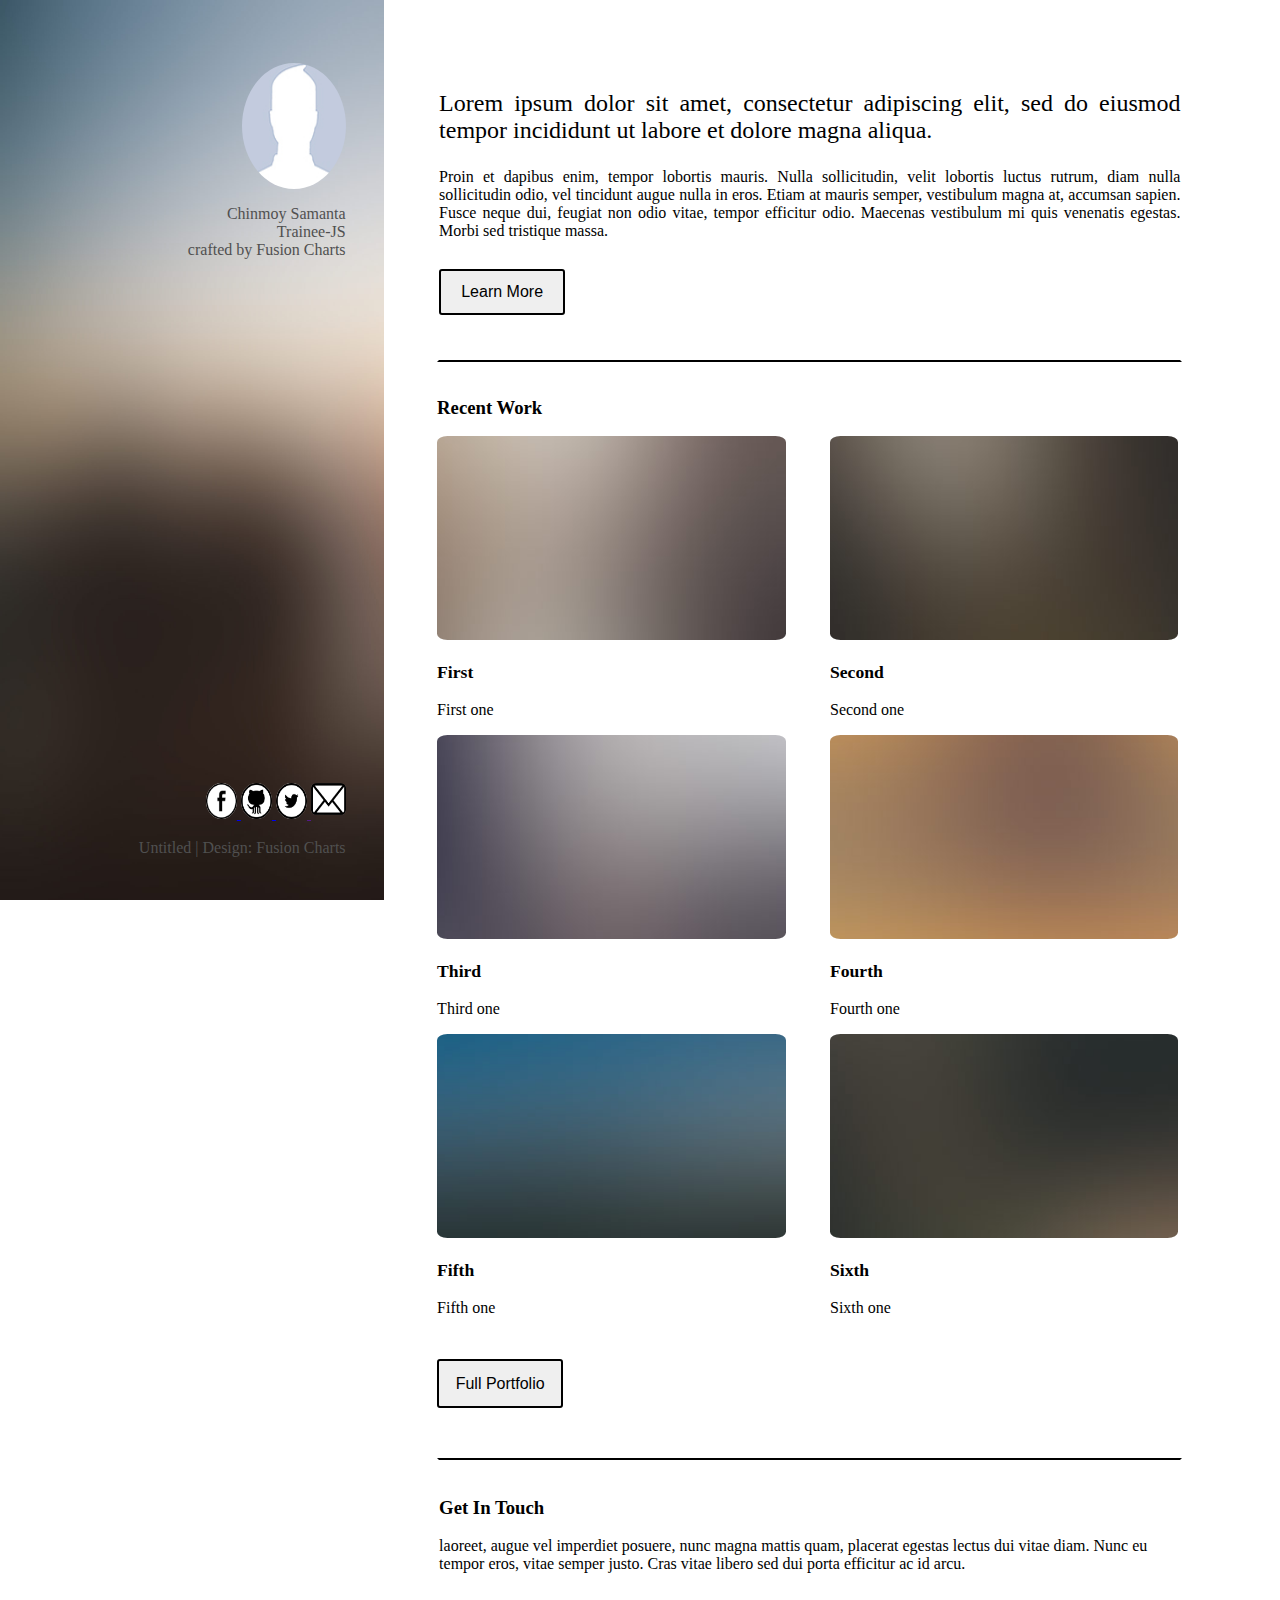
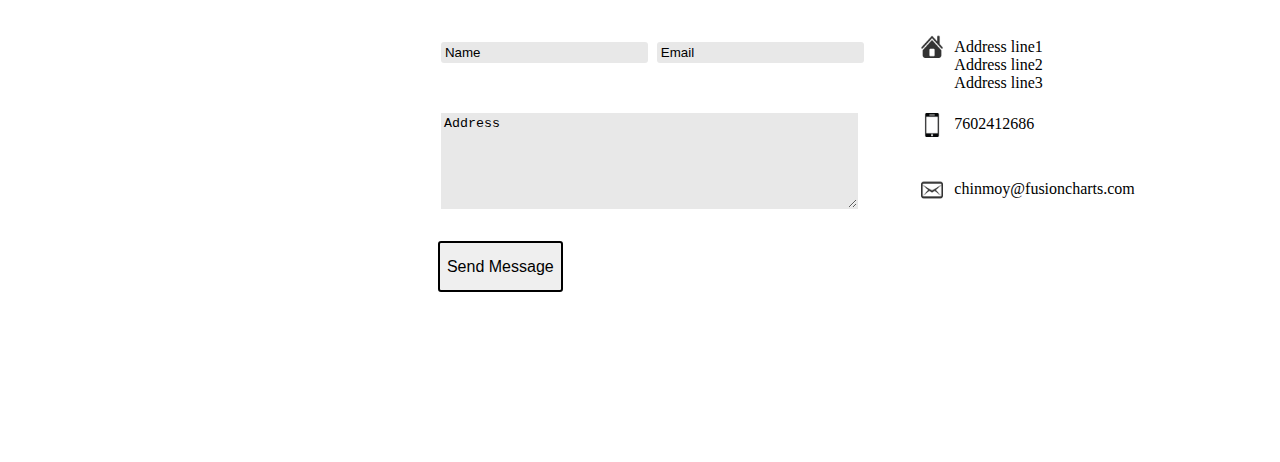
==== index.html @ 999df893 "i" ====
<!DOCTYPE html>
<html>
<head>
  <link rel="stylesheet" type="text/css" href="assets\css\style.css">
</head>
<body>
 <div id="profile" class="profile">
 	<img src="images\bg.jpg">
 	<div class="profile-des">
 		<img src="images\avatar.jpg" class="profile-pic" align="right">
 		<div class="name">
 			<p id="" align="right" class="profile-des-color">Chinmoy Samanta<br>Trainee-JS<br>crafted by Fusion Charts</p>
 		</div>
 	</div>
 	<div class="links" align="right">
 		<a href="https://www.facebook.com">
			<img  alt="facebook" src="images\icons\f6.png" class="fb" id="fbid">
		</a>
		<a href="https://github.com">
			<img  alt="github" src="images\icons\g6.png" class="git">
		</a>
		<a href="">
			<img alt="twitter" src="images\icons\t6.png" class="twit" valign="top">
		</a>
		<a href="">
			<img alt="email" src="images\icons\msg1.png" class="mail" valign="top">
		</a>
		<p class="profile-des-color">Untitled | Design: Fusion Charts</p>
 	</div>
 </div>

 <div id="main" class="right-container">
 		<div id="" class="right-container1">
 		<span class="pr1">
 			<p class="text">Lorem ipsum dolor sit amet, consectetur adipiscing elit, sed do eiusmod tempor incididunt ut labore et dolore magna aliqua.</p>
 			<p id="">Proin et dapibus enim, tempor lobortis mauris. Nulla sollicitudin, velit lobortis luctus rutrum, diam nulla sollicitudin odio, vel tincidunt augue nulla in eros. Etiam at mauris semper, vestibulum magna at, accumsan sapien. Fusce neque dui, feugiat non odio vitae, tempor efficitur odio. Maecenas vestibulum mi quis venenatis egestas. Morbi sed tristique massa.</p>
 		</span>
 		<button type="submit" onclick="" id="lern" class="l-button"><center>Learn More</center></button>
 		</div>
 	<div id="" class="right-container2">
 		<h3><span class="heading">Recent Work</span></h3>
 		<span class="th1">
 			<img src="images\thumbs\01.jpg" alt="thumb" class="thumb" />
 			<p class="p1">First</p>
 			<p class="p11">First one</p>
 		</span>
 		<span class="thp1">
 			
 		</span>
 		<span class="th2">
 			<img src="images\thumbs\02.jpg" alt="thumb" class="thumb" />
 			<p class="p2">Second</p>
 			<p id="p21">Second one</p>
 		</span>
 		<span class="th3">
 			<img src="images\thumbs\03.jpg" alt="thumb" class="thumb" />
 			<p class="p3">Third</p>
 			<p class="p31">Third one</p>
 		</span>
 		<span class="th4">
 			<img src="images\thumbs\04.jpg" alt="thumb" class="thumb" />
 			<p class="p4">Fourth</p>
 			<p class="p41">Fourth one</p>
 		</span>
 		<span class="th5">
 			<img src="images\thumbs\05.jpg" alt="thumb" class="thumb" />
 			<p class="p5">Fifth</p>
 			<p class="p51">Fifth one</p>
 		</span>
 		<span class="th6">
 			<img src="images\thumbs\06.jpg" alt="thumb" class="thumb" />
 			<p class="p6">Sixth</p>
 			<p class="p61">Sixth one</p>
 		</span>
 		<button type="submit" onclick="" id="full" class="pr-button"><center>Full Portfolio</center></button>
 		</div>	
 	<div id="" class="right-container3">
 		<span class="heading">
 			<h3>Get In Touch</h3>
 			<p id="" class="">laoreet, augue vel imperdiet posuere, nunc magna mattis quam, placerat egestas lectus dui vitae diam. Nunc eu tempor eros, vitae semper justo. Cras vitae libero sed dui porta efficitur ac id arcu.</p>
 		</span>
 		<div class="form-container">
 			<form>
 			<table cellspacing="50" cellpadding="0">
 				<tr>
                  <td><input type="text" name="name" id="name" class="fsize1" value="Name"></td>
                  <td><input type="text" name="email" id="email" class="fsize2" value="Email"></td>
                </tr>
                <tr>
                 <td><textarea name="address" rows="6" cols="20"  class="area" text="Address">Address</textarea>
                </tr>
 			</table>
 			<button type="submit" id="message" class="msg-button"><center>Send Message</center></button>
 		</form>
 		</div>
 		<div class="author">
 			<img src="images\icons\home.ico" alt="thumb" class="home" valign="top">
 			<div class="a1"><p id="">Address line1<br>Address line2<br>Address line3</p></div>
 			<img src="images\icons\mob.png" alt="thumb" class="mob">
 			<div class="a2"><p id="">7602412686</p></div>
 			<img src="images\icons\msg.png" alt="thumb" class="msg" valign="top">
 			<div class="a3"><p id="">chinmoy@fusioncharts.com</p></div>
 		</div>
 	</div>
 	

 </div>

</body>
</html>
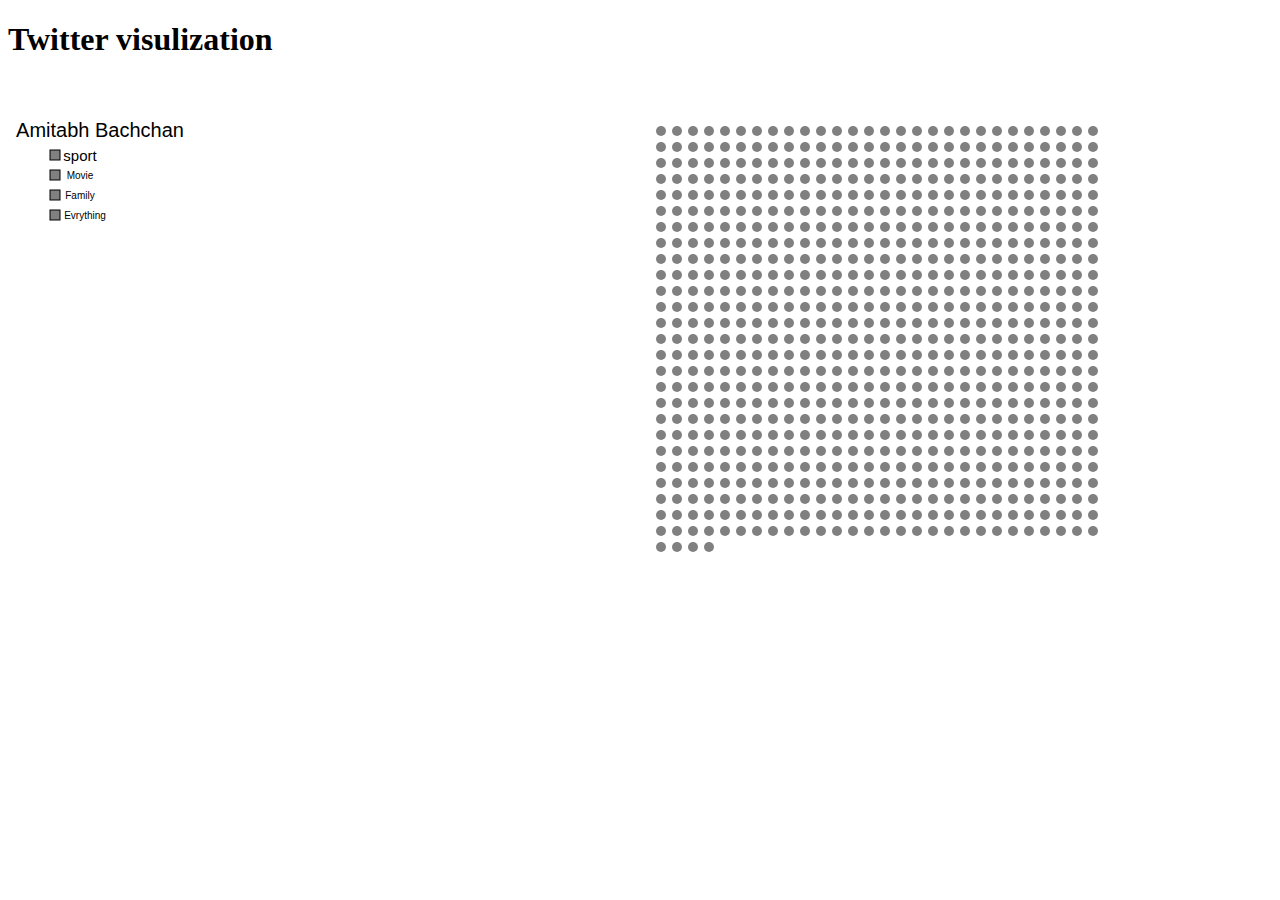
==== commit 0ba0d7f0: "sss" ====
--- a/index.html
+++ b/index.html
@@ -1,110 +1,155 @@
 <!DOCTYPE html>
 <html>
 <head>
-  <link rel="stylesheet" type="text/css" href="assets\css\style.css">
-</head>
+	<title></title>
+	<script type="text/javascript" src="amitabh-data.js" ></script>
+<script type="text/javascript" src="raphael.js"></script>
 <body>
- <div id="profile" class="profile">
- 	<img src="images\bg.jpg">
- 	<div class="profile-des">
- 		<img src="images\avatar.jpg" class="profile-pic" align="right">
- 		<div class="name">
- 			<p id="" align="right" class="profile-des-color">Chinmoy Samanta<br>Trainee-JS<br>crafted by Fusion Charts</p>
- 		</div>
- 	</div>
- 	<div class="links" align="right">
- 		<a href="https://www.facebook.com">
-			<img  alt="facebook" src="images\icons\f6.png" class="fb" id="fbid">
-		</a>
-		<a href="https://github.com">
-			<img  alt="github" src="images\icons\g6.png" class="git">
-		</a>
-		<a href="">
-			<img alt="twitter" src="images\icons\t6.png" class="twit" valign="top">
-		</a>
-		<a href="">
-			<img alt="email" src="images\icons\msg1.png" class="mail" valign="top">
-		</a>
-		<p class="profile-des-color">Untitled | Design: Fusion Charts</p>
- 	</div>
- </div>
+<h1>Twitter visulization</h1>
+<script>
+window.onload = function() {
+    fun();
+}
 
- <div id="main" class="right-container">
- 		<div id="" class="right-container1">
- 		<span class="pr1">
- 			<p class="text">Lorem ipsum dolor sit amet, consectetur adipiscing elit, sed do eiusmod tempor incididunt ut labore et dolore magna aliqua.</p>
- 			<p id="">Proin et dapibus enim, tempor lobortis mauris. Nulla sollicitudin, velit lobortis luctus rutrum, diam nulla sollicitudin odio, vel tincidunt augue nulla in eros. Etiam at mauris semper, vestibulum magna at, accumsan sapien. Fusce neque dui, feugiat non odio vitae, tempor efficitur odio. Maecenas vestibulum mi quis venenatis egestas. Morbi sed tristique massa.</p>
- 		</span>
- 		<button type="submit" onclick="" id="lern" class="l-button"><center>Learn More</center></button>
- 		</div>
- 	<div id="" class="right-container2">
- 		<h3><span class="heading">Recent Work</span></h3>
- 		<span class="th1">
- 			<img src="images\thumbs\01.jpg" alt="thumb" class="thumb" />
- 			<p class="p1">First</p>
- 			<p class="p11">First one</p>
- 		</span>
- 		<span class="thp1">
- 			
- 		</span>
- 		<span class="th2">
- 			<img src="images\thumbs\02.jpg" alt="thumb" class="thumb" />
- 			<p class="p2">Second</p>
- 			<p id="p21">Second one</p>
- 		</span>
- 		<span class="th3">
- 			<img src="images\thumbs\03.jpg" alt="thumb" class="thumb" />
- 			<p class="p3">Third</p>
- 			<p class="p31">Third one</p>
- 		</span>
- 		<span class="th4">
- 			<img src="images\thumbs\04.jpg" alt="thumb" class="thumb" />
- 			<p class="p4">Fourth</p>
- 			<p class="p41">Fourth one</p>
- 		</span>
- 		<span class="th5">
- 			<img src="images\thumbs\05.jpg" alt="thumb" class="thumb" />
- 			<p class="p5">Fifth</p>
- 			<p class="p51">Fifth one</p>
- 		</span>
- 		<span class="th6">
- 			<img src="images\thumbs\06.jpg" alt="thumb" class="thumb" />
- 			<p class="p6">Sixth</p>
- 			<p class="p61">Sixth one</p>
- 		</span>
- 		<button type="submit" onclick="" id="full" class="pr-button"><center>Full Portfolio</center></button>
- 		</div>	
- 	<div id="" class="right-container3">
- 		<span class="heading">
- 			<h3>Get In Touch</h3>
- 			<p id="" class="">laoreet, augue vel imperdiet posuere, nunc magna mattis quam, placerat egestas lectus dui vitae diam. Nunc eu tempor eros, vitae semper justo. Cras vitae libero sed dui porta efficitur ac id arcu.</p>
- 		</span>
- 		<div class="form-container">
- 			<form>
- 			<table cellspacing="50" cellpadding="0">
- 				<tr>
-                  <td><input type="text" name="name" id="name" class="fsize1" value="Name"></td>
-                  <td><input type="text" name="email" id="email" class="fsize2" value="Email"></td>
-                </tr>
-                <tr>
-                 <td><textarea name="address" rows="6" cols="20"  class="area" text="Address">Address</textarea>
-                </tr>
- 			</table>
- 			<button type="submit" id="message" class="msg-button"><center>Send Message</center></button>
- 		</form>
- 		</div>
- 		<div class="author">
- 			<img src="images\icons\home.ico" alt="thumb" class="home" valign="top">
- 			<div class="a1"><p id="">Address line1<br>Address line2<br>Address line3</p></div>
- 			<img src="images\icons\mob.png" alt="thumb" class="mob">
- 			<div class="a2"><p id="">7602412686</p></div>
- 			<img src="images\icons\msg.png" alt="thumb" class="msg" valign="top">
- 			<div class="a3"><p id="">chinmoy@fusioncharts.com</p></div>
- 		</div>
- 	</div>
- 	
+function fun() {
+    var color = "black",
+        moviecheck = 0,
+        familycheck = 0,
+        sc = 3,
+        fc = 3,
+        mc = 3,
+        sport, family, movie,
+        sportcheck = 0;
+    var R = Raphael(0, 100, 1300, 600);
+    console.log(amitav.length);
+    var row = Math.sqrt(amitav.length);
+    sport = R.rect(50, 50, 10, 10).click(function() {
+        if (sc % 2 == 0) {
+            this.attr({
+                fill: "grey"
+            });
+            sportcheck = 0;
+            circle(row, row);
+        } else {
+            this.attr({
+                fill: "#66FF66"
+            });
+            sportcheck = 1;
+            circle(row, row);
+        }
+        sc++;
+    }).attr({
+        fill: 'grey'
+    });
+    R.text(80, 55, "sport").attr({
+        "font-size": 15
+    });
+    family = R.rect(50, 70, 10, 10).attr({
+        fill: 'grey'
+    }).click(function() {
+        if (mc % 2 == 0) {
+            this.attr({
+                fill: "grey"
+            });
+            moviecheck = 0;
+            circle(row, row);
+        } else {
+            this.attr({
+                fill: "red"
+            });
+            moviecheck = 1;
+            circle(row, row);
+        }
+        mc++;
+    });
+    R.text(80, 75, "Movie").attr({
+        "font": 10
+    });
+    movie = R.rect(50, 90, 10, 10).attr({
+        fill: 'grey'
+    }).click(function() {
+        if (fc % 2 == 0) {
+            this.attr({
+                fill: "grey"
+            });
+            familycheck = 0;
+            circle(row, row);
+        } else {
+            this.attr({
+                fill: "yellow"
+            });
+            familycheck = 1;
+            circle(row, row);
+        }
+        fc++;
+    });
+    R.text(80, 95, "Family").attr({
+        "font": 10
+    });
+    R.rect(50, 110, 10, 10).attr({
+        fill: 'grey'
+    }).click(function() {
+        moviecheck = 0;
+        familycheck = 0;
+        sportcheck = 0;
+        sport.attr({
+            fill: 'grey'
+        });
+        movie.attr({
+            fill: 'grey'
+        });
+        family.attr({
+            fill: 'grey'
+        });
+        circle(row, row);
+    });
+    R.text(85, 115, "Evrything").attr({
+        "font": 10
+    });
+    R.text(100, 30, amitav[0].user.name).attr({
+        "font-size": 20
+    });
+    circle(row, row);
 
- </div>
+    function circle(cols, rows) {
+        var count = 0,
+            str, sportcat = 0;
+        var radius = 5;
+        var diameter = 2 * radius;
+        var padding = 6;
+        var recWidth = cols * (padding + diameter);
+        var recHeight = rows * (padding + diameter);
+        loop1: for (var j = 0; j < rows; j++) {
 
+            cy = 20 + padding + radius + (j * (diameter + padding))
+            for (var k = 0; k < cols; k++) {
+                count++;
+                if (count === amitav.length) {
+                    break loop1;
+                }
+                if ((sportcheck == 1) && (amitav[count].text.match(/(sport|cricket|football|kbc)/i))) {
+
+                    color = '#66FF66';
+                } else if ((moviecheck == 1) && (amitav[count].text.match(/(cinema|movie|film)/i))) {
+                    color = 'red';
+                } else if ((familycheck == 1) && (amitav[count].text.match(/(family|husband|wife|children|sister)/))) {
+                    color = 'yellow';
+                } else {
+
+                    color = "grey";
+                }
+                var cx = 600 + 50 + padding + radius + (k * (diameter + padding));
+                var c = R.circle(cx, cy, radius).attr({
+                    fill: color,
+                    stroke: 'none',
+                    title: amitav[count].text
+                });
+
+            }
+        }
+    }
+
+}
+</script>
 </body>
 </html>
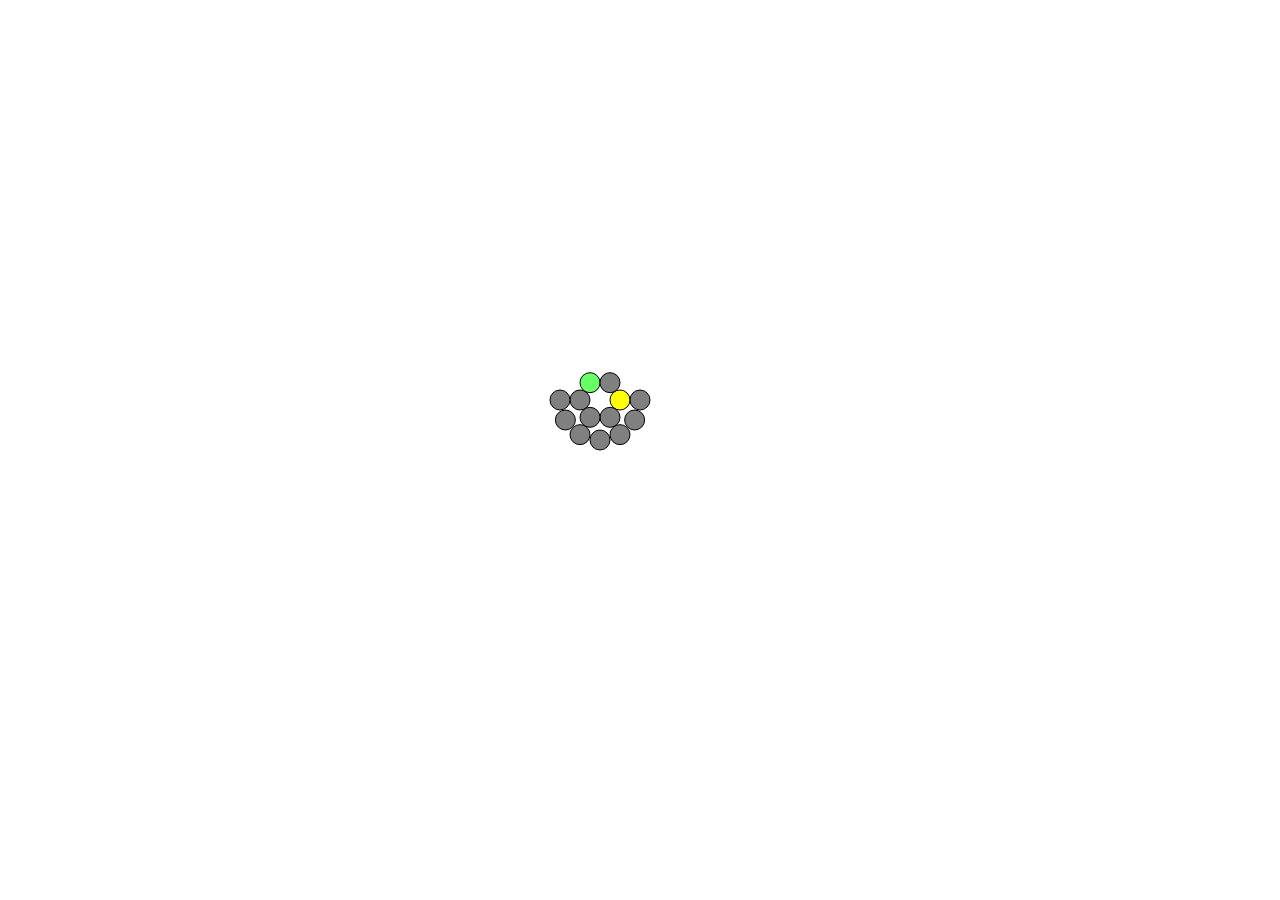
==== commit c0811421: "new" ====
--- a/index.html
+++ b/index.html
@@ -1,155 +1,78 @@
-<!DOCTYPE html>
-<html>
-<head>
-	<title></title>
-	<script type="text/javascript" src="amitabh-data.js" ></script>
-<script type="text/javascript" src="raphael.js"></script>
-<body>
-<h1>Twitter visulization</h1>
-<script>
-window.onload = function() {
-    fun();
-}
-
-function fun() {
-    var color = "black",
-        moviecheck = 0,
-        familycheck = 0,
-        sc = 3,
-        fc = 3,
-        mc = 3,
-        sport, family, movie,
-        sportcheck = 0;
-    var R = Raphael(0, 100, 1300, 600);
-    console.log(amitav.length);
-    var row = Math.sqrt(amitav.length);
-    sport = R.rect(50, 50, 10, 10).click(function() {
-        if (sc % 2 == 0) {
-            this.attr({
-                fill: "grey"
-            });
-            sportcheck = 0;
-            circle(row, row);
-        } else {
-            this.attr({
-                fill: "#66FF66"
-            });
-            sportcheck = 1;
-            circle(row, row);
-        }
-        sc++;
-    }).attr({
-        fill: 'grey'
-    });
-    R.text(80, 55, "sport").attr({
-        "font-size": 15
-    });
-    family = R.rect(50, 70, 10, 10).attr({
-        fill: 'grey'
-    }).click(function() {
-        if (mc % 2 == 0) {
-            this.attr({
-                fill: "grey"
-            });
-            moviecheck = 0;
-            circle(row, row);
-        } else {
-            this.attr({
-                fill: "red"
-            });
-            moviecheck = 1;
-            circle(row, row);
-        }
-        mc++;
-    });
-    R.text(80, 75, "Movie").attr({
-        "font": 10
-    });
-    movie = R.rect(50, 90, 10, 10).attr({
-        fill: 'grey'
-    }).click(function() {
-        if (fc % 2 == 0) {
-            this.attr({
-                fill: "grey"
-            });
-            familycheck = 0;
-            circle(row, row);
-        } else {
-            this.attr({
-                fill: "yellow"
-            });
-            familycheck = 1;
-            circle(row, row);
-        }
-        fc++;
-    });
-    R.text(80, 95, "Family").attr({
-        "font": 10
-    });
-    R.rect(50, 110, 10, 10).attr({
-        fill: 'grey'
-    }).click(function() {
-        moviecheck = 0;
-        familycheck = 0;
-        sportcheck = 0;
-        sport.attr({
-            fill: 'grey'
-        });
-        movie.attr({
-            fill: 'grey'
-        });
-        family.attr({
-            fill: 'grey'
-        });
-        circle(row, row);
-    });
-    R.text(85, 115, "Evrything").attr({
-        "font": 10
-    });
-    R.text(100, 30, amitav[0].user.name).attr({
-        "font-size": 20
-    });
-    circle(row, row);
-
-    function circle(cols, rows) {
-        var count = 0,
-            str, sportcat = 0;
-        var radius = 5;
-        var diameter = 2 * radius;
-        var padding = 6;
-        var recWidth = cols * (padding + diameter);
-        var recHeight = rows * (padding + diameter);
-        loop1: for (var j = 0; j < rows; j++) {
-
-            cy = 20 + padding + radius + (j * (diameter + padding))
-            for (var k = 0; k < cols; k++) {
-                count++;
-                if (count === amitav.length) {
-                    break loop1;
-                }
-                if ((sportcheck == 1) && (amitav[count].text.match(/(sport|cricket|football|kbc)/i))) {
-
-                    color = '#66FF66';
-                } else if ((moviecheck == 1) && (amitav[count].text.match(/(cinema|movie|film)/i))) {
-                    color = 'red';
-                } else if ((familycheck == 1) && (amitav[count].text.match(/(family|husband|wife|children|sister)/))) {
-                    color = 'yellow';
-                } else {
-
-                    color = "grey";
-                }
-                var cx = 600 + 50 + padding + radius + (k * (diameter + padding));
-                var c = R.circle(cx, cy, radius).attr({
-                    fill: color,
-                    stroke: 'none',
-                    title: amitav[count].text
-                });
-
-            }
-        }
-    }
-
-}
-</script>
-</body>
-</html>
+<html>
+
+<head>
+    <title></title>
+    <script type="text/javascript" src="amitabh-data.js"></script>
+    <script type="text/javascript" src="raphael.js"></script>
+
+    <body>
+        <script>
+            window.onload = function() {
+                var paper = Raphael(0, 0, 1300, 800),
+                    angle = 0,
+                    cx = 600,
+                    cy = 400,
+                    r = 0,
+                    c = 0,
+                    radius = 10,
+                    d = 0,
+                    count = 0,
+                    color = "grey";
+                var s = paper.set(),
+                    arr = {
+                        x: [],
+                        y: []
+                    };
+                for (var i = 0; i < amitav.length; i++) {
+                    if (i % 6 === 0) {
+                        c = c + 6;
+                        r = r + 20;
+                        d++;
+                        i = i - 1;
+                    }
+                    for (var j = 0; j < c; j++) {
+                        if (count != amitav.length) {
+                            if (amitav[count].text.match(/(sport|cricket|football|kbc)/i)) {
+
+                                color = '#66FF66';
+                            } else if (amitav[count].text.match(/(cinema|movie|film)/i)) {
+                                color = 'red';
+                            } else if (amitav[count].text.match(/(family|husband|wife|children|sister)/)) {
+                                color = 'yellow';
+                            } else {
+
+                                color = "grey";
+                            }
+                            x = cx + r * Math.cos(angle * (Math.PI / 180));
+                            y = cy + r * Math.sin(angle * (Math.PI / 180));
+                            var circle = paper.circle((200 + Math.random() * 1000), (200 + Math.random() * 500), 10).attr({
+                                fill: color,
+                                title: amitav[count].text
+                            }).hide();
+                            s.push(circle);
+                            arr.x.push(x);
+                            arr.y.push(y);
+                            angle = angle + (360 / (d * 6));
+                            i++;
+                            count++;
+                        }
+
+                    }
+                }
+
+                function anim(count) {
+                    if (count >= s.length) {
+                        return
+                    }
+                    s[count].show();
+                    s[count].animate({
+                        cx: arr.x[count],
+                        cy: arr.y[count]
+                    }, 50, 'linear', anim.bind(window, count + 1));
+                };
+                anim(0);
+            }
+        </script>
+    </body>
+
+</html>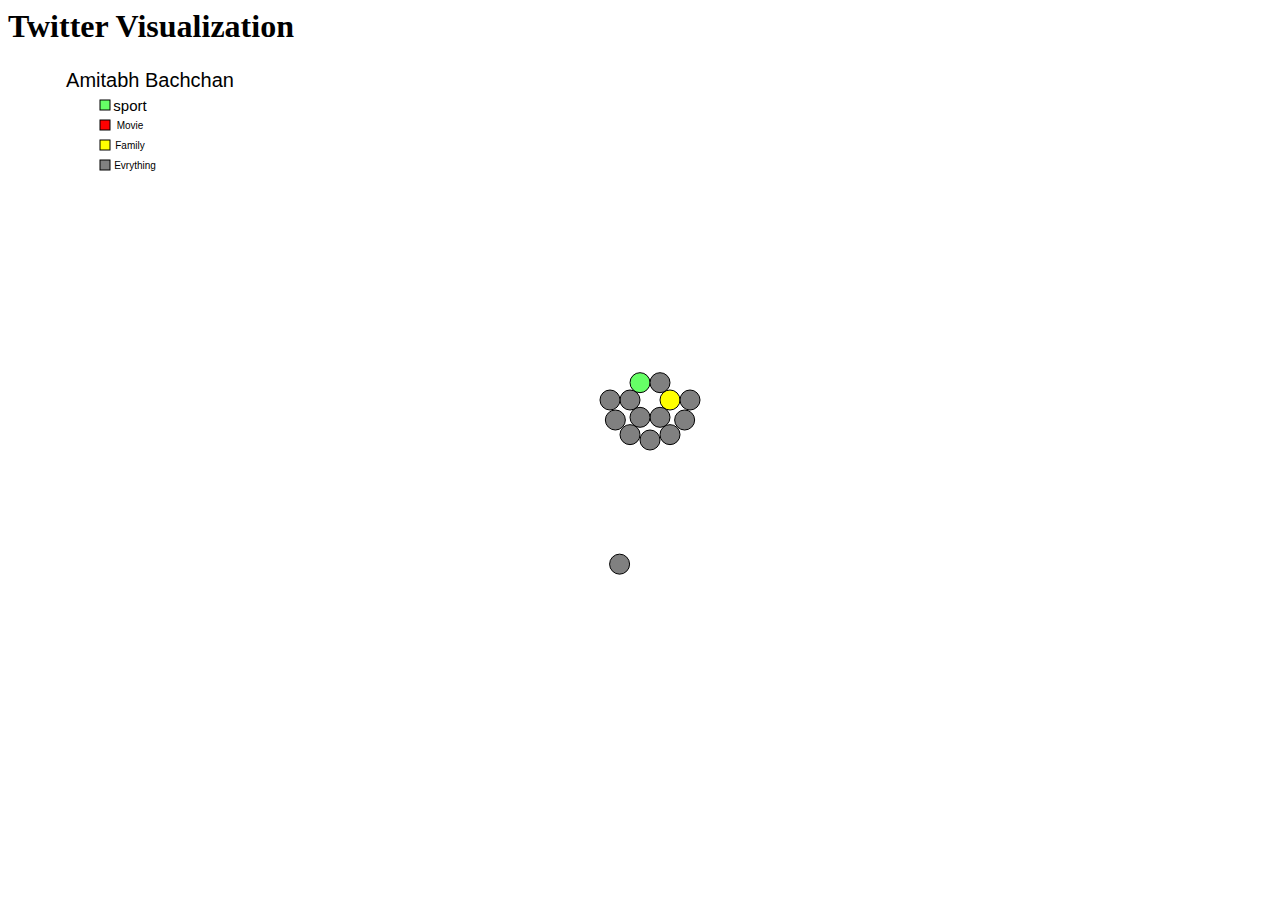
==== commit b62fbcc2: "new" ====
--- a/index.html
+++ b/index.html
@@ -2,77 +2,11 @@
 
 <head>
     <title></title>
-    <script type="text/javascript" src="amitabh-data.js"></script>
-    <script type="text/javascript" src="raphael.js"></script>
-
+    <script type="text/javascript" src="js/amitabh-data.js"></script>
+    <script type="text/javascript" src="js/raphael.js"></script>
+     <script type="text/javascript" src="js/src.js"></script>
     <body>
-        <script>
-            window.onload = function() {
-                var paper = Raphael(0, 0, 1300, 800),
-                    angle = 0,
-                    cx = 600,
-                    cy = 400,
-                    r = 0,
-                    c = 0,
-                    radius = 10,
-                    d = 0,
-                    count = 0,
-                    color = "grey";
-                var s = paper.set(),
-                    arr = {
-                        x: [],
-                        y: []
-                    };
-                for (var i = 0; i < amitav.length; i++) {
-                    if (i % 6 === 0) {
-                        c = c + 6;
-                        r = r + 20;
-                        d++;
-                        i = i - 1;
-                    }
-                    for (var j = 0; j < c; j++) {
-                        if (count != amitav.length) {
-                            if (amitav[count].text.match(/(sport|cricket|football|kbc)/i)) {
-
-                                color = '#66FF66';
-                            } else if (amitav[count].text.match(/(cinema|movie|film)/i)) {
-                                color = 'red';
-                            } else if (amitav[count].text.match(/(family|husband|wife|children|sister)/)) {
-                                color = 'yellow';
-                            } else {
-
-                                color = "grey";
-                            }
-                            x = cx + r * Math.cos(angle * (Math.PI / 180));
-                            y = cy + r * Math.sin(angle * (Math.PI / 180));
-                            var circle = paper.circle((200 + Math.random() * 1000), (200 + Math.random() * 500), 10).attr({
-                                fill: color,
-                                title: amitav[count].text
-                            }).hide();
-                            s.push(circle);
-                            arr.x.push(x);
-                            arr.y.push(y);
-                            angle = angle + (360 / (d * 6));
-                            i++;
-                            count++;
-                        }
-
-                    }
-                }
-
-                function anim(count) {
-                    if (count >= s.length) {
-                        return
-                    }
-                    s[count].show();
-                    s[count].animate({
-                        cx: arr.x[count],
-                        cy: arr.y[count]
-                    }, 50, 'linear', anim.bind(window, count + 1));
-                };
-                anim(0);
-            }
-        </script>
+    <h1>Twitter Visualization</h1>
     </body>
 
 </html>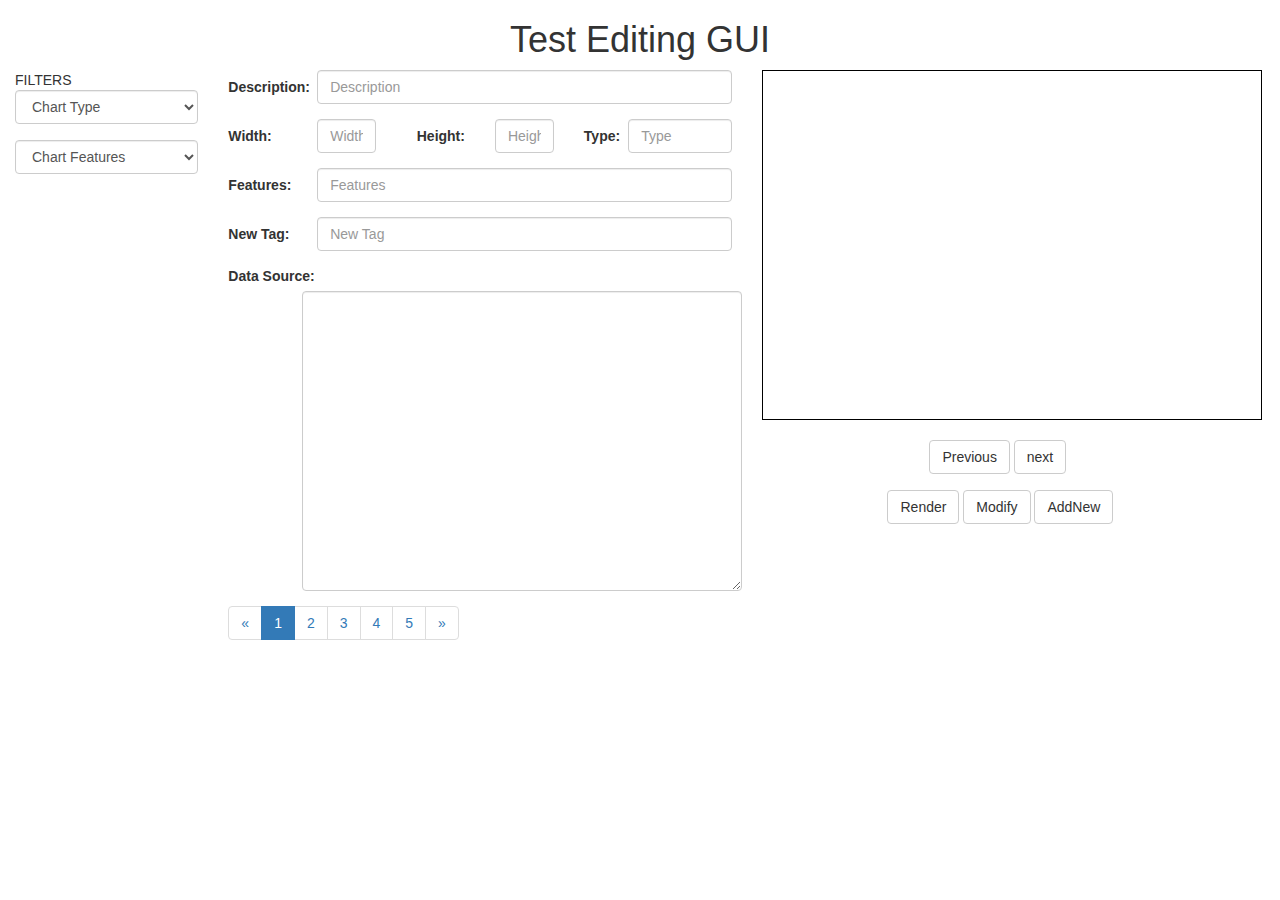
==== commit 82a7c7d4: "8:48pm" ====
--- a/index.html
+++ b/index.html
@@ -1,12 +1,217 @@
-<html>
+<!DOCTYPE html>
+<html lang="en">
 
 <head>
-    <title></title>
-    <script type="text/javascript" src="js/amitabh-data.js"></script>
-    <script type="text/javascript" src="js/raphael.js"></script>
-     <script type="text/javascript" src="js/src.js"></script>
-    <body>
-    <h1>Twitter Visualization</h1>
-    </body>
+    <title>Test Editing GUI</title>
+    <meta charset="utf-8">
+    <link rel="stylesheet" type="text/css" href="index.css" />
+    <meta name="viewport" content="width=device-width, initial-scale=1">
+    <link rel="stylesheet" href="http://maxcdn.bootstrapcdn.com/bootstrap/3.3.5/css/bootstrap.min.css">
+    <script src="https://ajax.googleapis.com/ajax/libs/jquery/1.11.3/jquery.min.js"></script>
+    <script src="http://maxcdn.bootstrapcdn.com/bootstrap/3.3.5/js/bootstrap.min.js"></script>
+</head>
+
+<body>
+    <div class="container-fluid">
+        <h1>Test Editing GUI</h1>
+        <div class="row">
+            <div class="col-md-2">
+                <div class="filter_div">
+                    <span>FILTERS</span>
+                    <select id="chart-type" class="form-control">
+                        <option value="-1" disabled selected hidden>Chart Type</option>
+                        <optgroup label="Charts" rel="charts/">
+                            <option value="Column2D">Column2D</option>
+                            <option value="Column3D">Column3D</option>
+                            <option value="Pie2D">Pie2D</option>
+                            <option value="Pie3D">Pie3D</option>
+                            <option value="Line">Line</option>
+                            <option value="Bar2D">Bar2D</option>
+                            <option value="Bar3D">Bar3D</option>
+                            <option value="Area2D">Area2D</option>
+                            <option value="Doughnut2D">Doughnut2D</option>
+                            <option value="Doughnut3D">Doughnut3D</option>
+                            <option value="Pareto2D">Pareto2D</option>
+                            <option value="Pareto3D">Pareto3D</option>
+                            <option value="MSColumn2D">MSColumn2D</option>
+                            <option value="MSColumn3D">MSColumn3D</option>
+                            <option value="MSBar2D">MSBar2D</option>
+                            <option value="MSBar3D">MSBar3D</option>
+                            <option value="MSLine">MSLine</option>
+                            <option value="ZoomLine">ZoomLine</option>
+                            <option value="MSArea">MSArea</option>
+                            <option value="StackedColumn2D">StackedColumn2D</option>
+                            <option value="Marimekko">Marimekko</option>
+                            <option value="StackedColumn3D">StackedColumn3D</option>
+                            <option value="StackedArea2D">StackedArea2D</option>
+                            <option value="StackedColumn2DLine">StackedColumn2DLine</option>
+                            <option value="StackedColumn3DLine">StackedColumn3DLine</option>
+                            <option value="StackedBar2D">StackedBar2D</option>
+                            <option value="StackedBar3D">StackedBar3D</option>
+                            <option value="MSStackedColumn2D">MSStackedColumn2D</option>
+                            <option value="msstackedcombidy2d">MSStackedCombiDY2D (Custom: JDA Combi)</option>
+                            <option value="MSCombi2D">MSCombi2D</option>
+                            <option value="MSCombi3D">MSCombi3D</option>
+                            <option value="MSColumnLine3D">MSColumnLine3D</option>
+                            <option value="MSCombiDY2D">MSCombiDY2D</option>
+                            <option value="MSColumn3DLineDY">MSColumn3DLineDY</option>
+                            <option value="StackedColumn3DLineDY">StackedColumn3DLineDY</option>
+                            <option value="MSStackedColumn2DLineDY">MSStackedColumn2DLineDY</option>
+                            <option value="Scatter">Scatter</option>
+                            <option value="Bubble">Bubble</option>
+                            <option value="ScrollColumn2D">ScrollColumn2D</option>
+                            <option value="ScrollLine2D">ScrollLine2D</option>
+                            <option value="ScrollArea2D">ScrollArea2D</option>
+                            <option value="ScrollStackedColumn2D">ScrollStackedColumn2D</option>
+                            <option value="ScrollCombi2D">ScrollCombi2D</option>
+                            <option value="ScrollCombiDY2D">ScrollCombiDY2D</option>
+                        </optgroup>
+                        <optgroup label="PowerCharts" rel="charts/">
+                            <option value="Spline">Spline</option>
+                            <option value="SplineArea">SplineArea</option>
+                            <option value="MSSpline">MSSpline</option>
+                            <option value="MSSplineDY">MSSplineDY</option>
+                            <option value="MSSplineArea">MSSplineArea</option>
+                            <option value="MultiAxisLine">MultiAxisLine</option>
+                            <option value="MultiLevelPie">MultiLevelPie</option>
+                            <option value="Waterfall2D">Waterfall2D</option>
+                            <option value="MSStepLine">MSStepLine</option>
+                            <option value="ErrorBar2D">ErrorBar2D</option>
+                            <option value="HorizontalErrorBar2D">HorizontalErrorBar2D</option>
+                            <option value="ErrorScatter">ErrorScatter</option>
+                            <option value="ErrorLine">ErrorLine</option>
+                            <option value="LogMSLine">LogMSLine</option>
+                            <option value="LogMSColumn2D">LogMSColumn2D</option>
+                            <option value="LogStackedColumn2D">LogStackedColumn2D</option>
+                            <option value="Radar">Radar</option>
+                            <option value="DragNode">DragNode</option>
+                            <option value="CandleStick">CandleStick</option>
+                            <option value="SelectScatter">Select Scatter</option>
+                            <option value="HeatMap">HeatMap</option>
+                            <option value="BoxAndWhisker2D">BoxAndWhisker2D</option>
+                            <option value="DateAxis">Date Axis</option>
+                            <option value="DragColumn2D">Dragable Column 2D</option>
+                            <option value="DragLine">Dragable Line</option>
+                            <option value="DragArea">Dragable Area</option>
+                            <option value="Kagi">Kagi</option>
+                            <option value="InverseMSLine">InverseMSLine</option>
+                            <option value="InverseMSColumn2D">InverseMSColumn2D</option>
+                            <option value="InverseMSArea">InverseMSArea</option>
+                        </optgroup>
+                        <optgroup label="Widgets" rel="widgets/">
+                            <option value="AngularGauge">AngularGauge</option>
+                            <option value="Funnel">Funnel</option>
+                            <option value="Pyramid">Pyramid</option>
+                            <option value="SparkLine">SparkLine</option>
+                            <option value="SparkColumn">SparkColumn</option>
+                            <option value="SparkWinLoss">SparkWinLoss</option>
+                            <option value="HBullet">HBullet</option>
+                            <option value="VBullet">VBullet</option>
+                            <option value="HLinearGauge">HLinearGauge</option>
+                            <option value="HLED">HLED</option>
+                            <option value="VLED">VLED</option>
+                            <option value="Thermometer">Thermometer</option>
+                            <option value="Cylinder">Cylinder</option>
+                            <option value="Bulb">Bulb</option>
+                            <option value="Gantt">Gantt</option>
+                            <option value="DrawingPad">DrawingPad</option>
+                            <option value="RealTimeArea">RealTimeArea</option>
+                            <option value="RealTimeColumn">RealTimeColumn</option>
+                            <option value="RealTimeLine">RealTimeLine</option>
+                            <option value="RealTimeLineDY">RealTimeLineDY</option>
+                            <option value="RealTimeStackedArea">RealTimeStackedArea</option>
+                            <option value="RealTimeStackedColumn">RealTimeStackedColumn</option>
+                        </optgroup>
+
+                    </select>
+                </div>
+                <select id="chart-features" class="form-control">
+                    <option value="-1" disabled selected hidden>Chart Features</option>
+                    <option value="chart-caption">Chart Caption</option>
+                    <option value="number-formatter">Number Formatter</option>
+                    <option value="lagend">Legend</option>
+                    <option value="font-comdetics">Font Comdetics</option>
+                </select>
+            </div>
+            <div class="col-md-5">
+                <form class="form-horizontal">
+                    <div class="form-group">
+                        <label class="control-label col-md-2">Description:</label>
+                        <div class="col-md-10">
+                            <input type="text" class="form-control" id="desciption" placeholder="Description">
+                        </div>
+                    </div>
+                    <div class="form-group">
+                        <label class="control-label col-md-1">Width:</label>
+                        <div class="col-md-1"></div>
+                        <div class="col-md-2">
+                            <input type="text" class="form-control" placeholder="Width">
+                        </div>
+                        <label class="control-label col-md-2">Height:</label>
+                        <div class="col-md-2">
+                            <input type="text" class="form-control" placeholder="Height">
+                        </div>
+                        <label class="control-label col-md-1">Type:</label>
+                        <div class="col-md-3">
+                            <input type="text" class="form-control" placeholder="Type">
+                        </div>
+                    </div>
+                    <div class="form-group">
+                        <label class="control-label col-md-2">Features:</label>
+                        <div class="col-md-10">
+                            <input type="text" class="form-control" id="Features" placeholder="Features">
+                        </div>
+                    </div>
+                    <div class="form-group">
+                        <label class="control-label col-md-2">New&nbsp;Tag:</label>
+                        <div class="col-md-10">
+                            <input type="text" class="form-control" id="new_tag" placeholder="New Tag">
+                        </div>
+                    </div>
+                    <div class="form-group">
+                        <label class="col-sm-12">Data Source:</label>
+                        <div class="col-md-2"></div>
+                        <textarea id="chardata" class="form-control" style="width: 440px; height: 300px; resize: vertical; overflow: auto"></textarea>
+                    </div>
+                </form>
+                <div class="pagination_div">
+                    <ul class="pagination">
+                        <li>
+                            <a href="#">
+                                <span>&laquo;</span>
+                            </a>
+                        </li>
+                        <li class="active">
+                            <a href="#">1</a>
+                        </li>
+                        <li><a href="#">2</a></li>
+                        <li><a href="#">3</a></li>
+                        <li><a href="#">4</a></li>
+                        <li><a href="#">5</a></li>
+                        <li>
+                            <a href="#" aria-label="Next">
+                                <span>&raquo;</span>
+                            </a>
+                        </li>
+                    </ul>
+                </div>
+            </div>
+            <div class="col-md-5">
+                <div class="chart_container_div" id="chart-container"></div>
+                <div class="previous_next_button_div">
+                    <div class="col-md-4"></div>
+                    <button type="button" class="btn btn-default">Previous</button>
+                    <button type="button" class="btn btn-default">next</button>
+                </div>
+                <div>
+                    <div class="col-md-3"></div>
+                    <button type="button" class="btn btn-default">Render</button>
+                    <button type="button" class="btn btn-default">Modify</button>
+                    <button type="button" class="btn btn-default">AddNew</button>
+                </div>
+            </div>
+        </div>
+    </div>
+</body>
 
 </html>--- a/index.css
+++ b/index.css
@@ -0,0 +1,18 @@
+h1{
+ text-align: center;
+}
+.pagination_div {
+    margin-top: -20px;
+}
+.chart_container_div {
+    width: 500px;
+    height: 350px;
+    border: 1px solid black;
+}
+.previous_next_button_div {
+    height: 50px;
+    margin-top: 20px
+}
+.filter_div {
+    height: 70px;
+}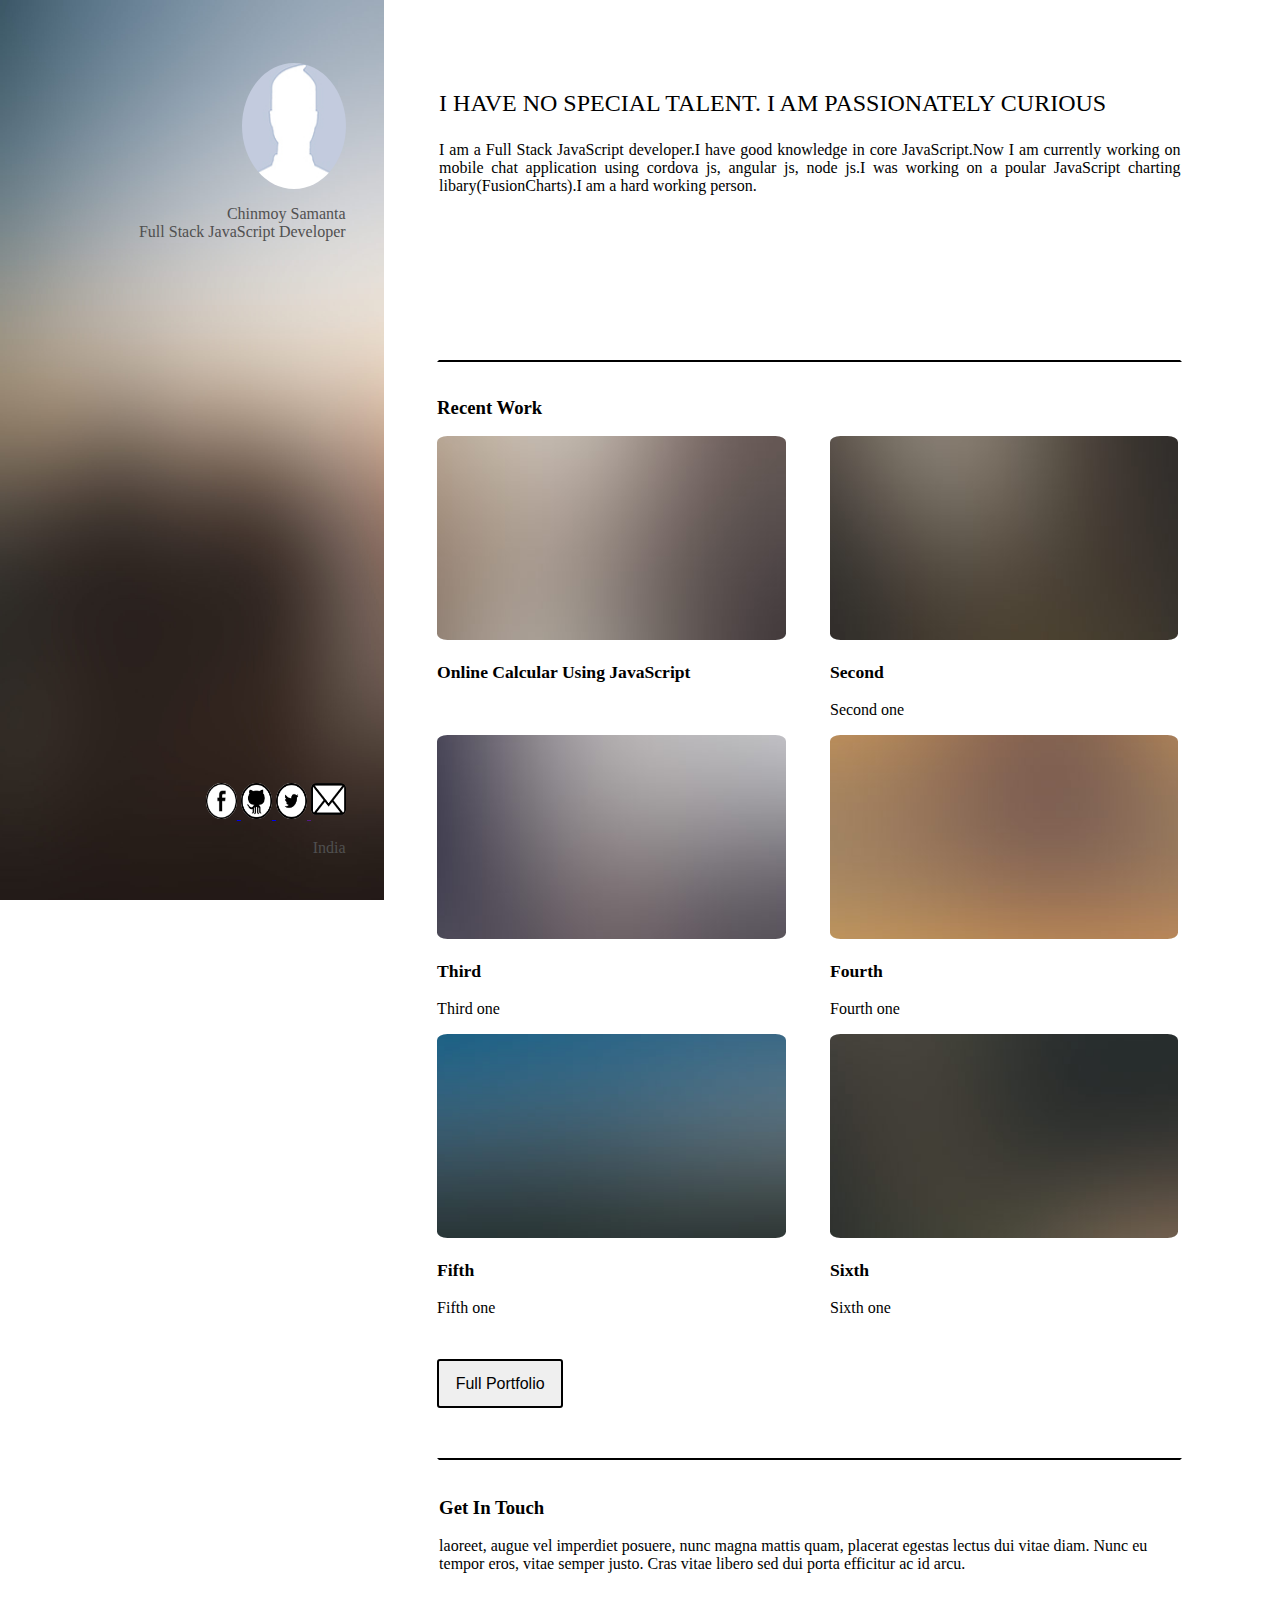
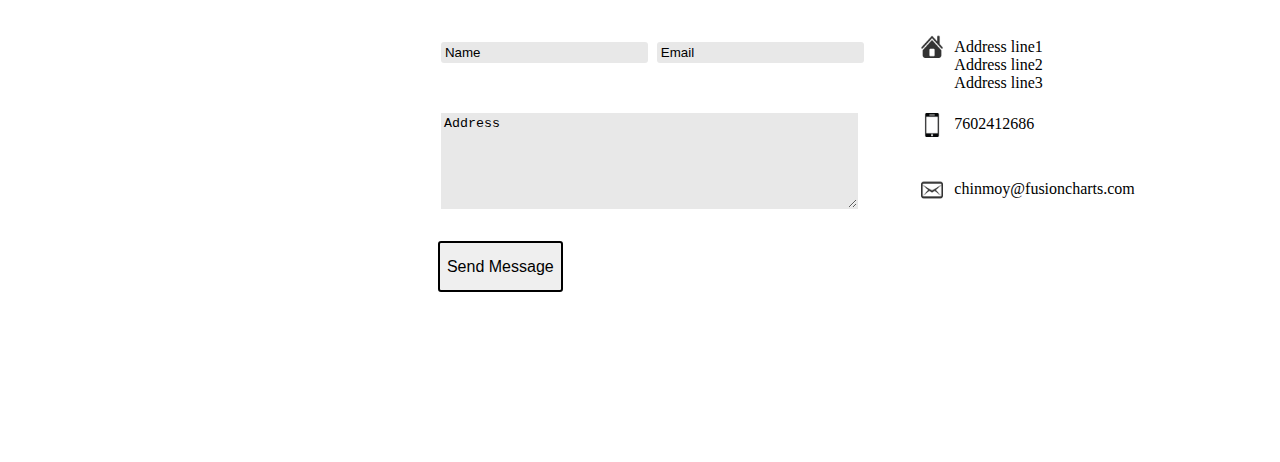
==== commit 2af6bb8f: "changes" ====
--- a/index.html
+++ b/index.html
@@ -1,217 +1,108 @@
 <!DOCTYPE html>
-<html lang="en">
+<html>
+<head>
+  <link rel="stylesheet" type="text/css" href="assets\css\style.css">
+</head>
+<body>
+ <div id="profile" class="profile">
+ 	<img src="images\bg.jpg">
+ 	<div class="profile-des">
+ 		<img src="images\avatar.jpg" class="profile-pic" align="right">
+ 		<div class="name">
+ 			<p id="" align="right" class="profile-des-color">Chinmoy Samanta<br>Full Stack JavaScript Developer</p>
+ 		</div>
+ 	</div>
+ 	<div class="links" align="right">
+ 		<a href="https://www.facebook.com">
+			<img  alt="facebook" src="images\icons\f6.png" class="fb" id="fbid">
+		</a>
+		<a href="https://github.com">
+			<img  alt="github" src="images\icons\g6.png" class="git">
+		</a>
+		<a href="">
+			<img alt="twitter" src="images\icons\t6.png" class="twit" valign="top">
+		</a>
+		<a href="">
+			<img alt="email" src="images\icons\msg1.png" class="mail" valign="top">
+		</a>
+		<p class="profile-des-color">India</p>
+ 	</div>
+ </div>
 
-<head>
-    <title>Test Editing GUI</title>
-    <meta charset="utf-8">
-    <link rel="stylesheet" type="text/css" href="index.css" />
-    <meta name="viewport" content="width=device-width, initial-scale=1">
-    <link rel="stylesheet" href="http://maxcdn.bootstrapcdn.com/bootstrap/3.3.5/css/bootstrap.min.css">
-    <script src="https://ajax.googleapis.com/ajax/libs/jquery/1.11.3/jquery.min.js"></script>
-    <script src="http://maxcdn.bootstrapcdn.com/bootstrap/3.3.5/js/bootstrap.min.js"></script>
-</head>
+ <div id="main" class="right-container">
+ 		<div id="" class="right-container1">
+ 		<span class="pr1">
+ 			<p class="text">I HAVE NO SPECIAL TALENT. I AM PASSIONATELY CURIOUS</p>
+ 			<p id="">I am a Full Stack JavaScript developer.I have good knowledge in core JavaScript.Now I am currently working on mobile chat application using cordova js, angular js, node js.I was working on a poular JavaScript charting libary(FusionCharts).I am a hard working person.</p>
+ 		</span>
+ 		</div>
+ 	<div id="" class="right-container2">
+ 		<h3><span class="heading">Recent Work</span></h3>
+ 		<span class="th1">
+ 			<a href="./first/Learning/basic_of_Javascript/dynamic_calculator.html"><img src="images\thumbs\01.jpg" alt="thumb" class="thumb" /></a>
+ 			<p class="p1">Online Calcular Using JavaScript</p>
+ 		</span>
+ 		<span class="thp1">
+ 			
+ 		</span>
+ 		<span class="th2">
+ 			<img src="images\thumbs\02.jpg" alt="thumb" class="thumb" />
+ 			<p class="p2">Second</p>
+ 			<p id="p21">Second one</p>
+ 		</span>
+ 		<span class="th3">
+ 			<img src="images\thumbs\03.jpg" alt="thumb" class="thumb" />
+ 			<p class="p3">Third</p>
+ 			<p class="p31">Third one</p>
+ 		</span>
+ 		<span class="th4">
+ 			<img src="images\thumbs\04.jpg" alt="thumb" class="thumb" />
+ 			<p class="p4">Fourth</p>
+ 			<p class="p41">Fourth one</p>
+ 		</span>
+ 		<span class="th5">
+ 			<img src="images\thumbs\05.jpg" alt="thumb" class="thumb" />
+ 			<p class="p5">Fifth</p>
+ 			<p class="p51">Fifth one</p>
+ 		</span>
+ 		<span class="th6">
+ 			<img src="images\thumbs\06.jpg" alt="thumb" class="thumb" />
+ 			<p class="p6">Sixth</p>
+ 			<p class="p61">Sixth one</p>
+ 		</span>
+ 		<button type="submit" onclick="" id="full" class="pr-button"><center>Full Portfolio</center></button>
+ 		</div>	
+ 	<div id="" class="right-container3">
+ 		<span class="heading">
+ 			<h3>Get In Touch</h3>
+ 			<p id="" class="">laoreet, augue vel imperdiet posuere, nunc magna mattis quam, placerat egestas lectus dui vitae diam. Nunc eu tempor eros, vitae semper justo. Cras vitae libero sed dui porta efficitur ac id arcu.</p>
+ 		</span>
+ 		<div class="form-container">
+ 			<form>
+ 			<table cellspacing="50" cellpadding="0">
+ 				<tr>
+                  <td><input type="text" name="name" id="name" class="fsize1" value="Name"></td>
+                  <td><input type="text" name="email" id="email" class="fsize2" value="Email"></td>
+                </tr>
+                <tr>
+                 <td><textarea name="address" rows="6" cols="20"  class="area" text="Address">Address</textarea>
+                </tr>
+ 			</table>
+ 			<button type="submit" id="message" class="msg-button"><center>Send Message</center></button>
+ 		</form>
+ 		</div>
+ 		<div class="author">
+ 			<img src="images\icons\home.ico" alt="thumb" class="home" valign="top">
+ 			<div class="a1"><p id="">Address line1<br>Address line2<br>Address line3</p></div>
+ 			<img src="images\icons\mob.png" alt="thumb" class="mob">
+ 			<div class="a2"><p id="">7602412686</p></div>
+ 			<img src="images\icons\msg.png" alt="thumb" class="msg" valign="top">
+ 			<div class="a3"><p id="">chinmoy@fusioncharts.com</p></div>
+ 		</div>
+ 	</div>
+ 	
 
-<body>
-    <div class="container-fluid">
-        <h1>Test Editing GUI</h1>
-        <div class="row">
-            <div class="col-md-2">
-                <div class="filter_div">
-                    <span>FILTERS</span>
-                    <select id="chart-type" class="form-control">
-                        <option value="-1" disabled selected hidden>Chart Type</option>
-                        <optgroup label="Charts" rel="charts/">
-                            <option value="Column2D">Column2D</option>
-                            <option value="Column3D">Column3D</option>
-                            <option value="Pie2D">Pie2D</option>
-                            <option value="Pie3D">Pie3D</option>
-                            <option value="Line">Line</option>
-                            <option value="Bar2D">Bar2D</option>
-                            <option value="Bar3D">Bar3D</option>
-                            <option value="Area2D">Area2D</option>
-                            <option value="Doughnut2D">Doughnut2D</option>
-                            <option value="Doughnut3D">Doughnut3D</option>
-                            <option value="Pareto2D">Pareto2D</option>
-                            <option value="Pareto3D">Pareto3D</option>
-                            <option value="MSColumn2D">MSColumn2D</option>
-                            <option value="MSColumn3D">MSColumn3D</option>
-                            <option value="MSBar2D">MSBar2D</option>
-                            <option value="MSBar3D">MSBar3D</option>
-                            <option value="MSLine">MSLine</option>
-                            <option value="ZoomLine">ZoomLine</option>
-                            <option value="MSArea">MSArea</option>
-                            <option value="StackedColumn2D">StackedColumn2D</option>
-                            <option value="Marimekko">Marimekko</option>
-                            <option value="StackedColumn3D">StackedColumn3D</option>
-                            <option value="StackedArea2D">StackedArea2D</option>
-                            <option value="StackedColumn2DLine">StackedColumn2DLine</option>
-                            <option value="StackedColumn3DLine">StackedColumn3DLine</option>
-                            <option value="StackedBar2D">StackedBar2D</option>
-                            <option value="StackedBar3D">StackedBar3D</option>
-                            <option value="MSStackedColumn2D">MSStackedColumn2D</option>
-                            <option value="msstackedcombidy2d">MSStackedCombiDY2D (Custom: JDA Combi)</option>
-                            <option value="MSCombi2D">MSCombi2D</option>
-                            <option value="MSCombi3D">MSCombi3D</option>
-                            <option value="MSColumnLine3D">MSColumnLine3D</option>
-                            <option value="MSCombiDY2D">MSCombiDY2D</option>
-                            <option value="MSColumn3DLineDY">MSColumn3DLineDY</option>
-                            <option value="StackedColumn3DLineDY">StackedColumn3DLineDY</option>
-                            <option value="MSStackedColumn2DLineDY">MSStackedColumn2DLineDY</option>
-                            <option value="Scatter">Scatter</option>
-                            <option value="Bubble">Bubble</option>
-                            <option value="ScrollColumn2D">ScrollColumn2D</option>
-                            <option value="ScrollLine2D">ScrollLine2D</option>
-                            <option value="ScrollArea2D">ScrollArea2D</option>
-                            <option value="ScrollStackedColumn2D">ScrollStackedColumn2D</option>
-                            <option value="ScrollCombi2D">ScrollCombi2D</option>
-                            <option value="ScrollCombiDY2D">ScrollCombiDY2D</option>
-                        </optgroup>
-                        <optgroup label="PowerCharts" rel="charts/">
-                            <option value="Spline">Spline</option>
-                            <option value="SplineArea">SplineArea</option>
-                            <option value="MSSpline">MSSpline</option>
-                            <option value="MSSplineDY">MSSplineDY</option>
-                            <option value="MSSplineArea">MSSplineArea</option>
-                            <option value="MultiAxisLine">MultiAxisLine</option>
-                            <option value="MultiLevelPie">MultiLevelPie</option>
-                            <option value="Waterfall2D">Waterfall2D</option>
-                            <option value="MSStepLine">MSStepLine</option>
-                            <option value="ErrorBar2D">ErrorBar2D</option>
-                            <option value="HorizontalErrorBar2D">HorizontalErrorBar2D</option>
-                            <option value="ErrorScatter">ErrorScatter</option>
-                            <option value="ErrorLine">ErrorLine</option>
-                            <option value="LogMSLine">LogMSLine</option>
-                            <option value="LogMSColumn2D">LogMSColumn2D</option>
-                            <option value="LogStackedColumn2D">LogStackedColumn2D</option>
-                            <option value="Radar">Radar</option>
-                            <option value="DragNode">DragNode</option>
-                            <option value="CandleStick">CandleStick</option>
-                            <option value="SelectScatter">Select Scatter</option>
-                            <option value="HeatMap">HeatMap</option>
-                            <option value="BoxAndWhisker2D">BoxAndWhisker2D</option>
-                            <option value="DateAxis">Date Axis</option>
-                            <option value="DragColumn2D">Dragable Column 2D</option>
-                            <option value="DragLine">Dragable Line</option>
-                            <option value="DragArea">Dragable Area</option>
-                            <option value="Kagi">Kagi</option>
-                            <option value="InverseMSLine">InverseMSLine</option>
-                            <option value="InverseMSColumn2D">InverseMSColumn2D</option>
-                            <option value="InverseMSArea">InverseMSArea</option>
-                        </optgroup>
-                        <optgroup label="Widgets" rel="widgets/">
-                            <option value="AngularGauge">AngularGauge</option>
-                            <option value="Funnel">Funnel</option>
-                            <option value="Pyramid">Pyramid</option>
-                            <option value="SparkLine">SparkLine</option>
-                            <option value="SparkColumn">SparkColumn</option>
-                            <option value="SparkWinLoss">SparkWinLoss</option>
-                            <option value="HBullet">HBullet</option>
-                            <option value="VBullet">VBullet</option>
-                            <option value="HLinearGauge">HLinearGauge</option>
-                            <option value="HLED">HLED</option>
-                            <option value="VLED">VLED</option>
-                            <option value="Thermometer">Thermometer</option>
-                            <option value="Cylinder">Cylinder</option>
-                            <option value="Bulb">Bulb</option>
-                            <option value="Gantt">Gantt</option>
-                            <option value="DrawingPad">DrawingPad</option>
-                            <option value="RealTimeArea">RealTimeArea</option>
-                            <option value="RealTimeColumn">RealTimeColumn</option>
-                            <option value="RealTimeLine">RealTimeLine</option>
-                            <option value="RealTimeLineDY">RealTimeLineDY</option>
-                            <option value="RealTimeStackedArea">RealTimeStackedArea</option>
-                            <option value="RealTimeStackedColumn">RealTimeStackedColumn</option>
-                        </optgroup>
+ </div>
 
-                    </select>
-                </div>
-                <select id="chart-features" class="form-control">
-                    <option value="-1" disabled selected hidden>Chart Features</option>
-                    <option value="chart-caption">Chart Caption</option>
-                    <option value="number-formatter">Number Formatter</option>
-                    <option value="lagend">Legend</option>
-                    <option value="font-comdetics">Font Comdetics</option>
-                </select>
-            </div>
-            <div class="col-md-5">
-                <form class="form-horizontal">
-                    <div class="form-group">
-                        <label class="control-label col-md-2">Description:</label>
-                        <div class="col-md-10">
-                            <input type="text" class="form-control" id="desciption" placeholder="Description">
-                        </div>
-                    </div>
-                    <div class="form-group">
-                        <label class="control-label col-md-1">Width:</label>
-                        <div class="col-md-1"></div>
-                        <div class="col-md-2">
-                            <input type="text" class="form-control" placeholder="Width">
-                        </div>
-                        <label class="control-label col-md-2">Height:</label>
-                        <div class="col-md-2">
-                            <input type="text" class="form-control" placeholder="Height">
-                        </div>
-                        <label class="control-label col-md-1">Type:</label>
-                        <div class="col-md-3">
-                            <input type="text" class="form-control" placeholder="Type">
-                        </div>
-                    </div>
-                    <div class="form-group">
-                        <label class="control-label col-md-2">Features:</label>
-                        <div class="col-md-10">
-                            <input type="text" class="form-control" id="Features" placeholder="Features">
-                        </div>
-                    </div>
-                    <div class="form-group">
-                        <label class="control-label col-md-2">New&nbsp;Tag:</label>
-                        <div class="col-md-10">
-                            <input type="text" class="form-control" id="new_tag" placeholder="New Tag">
-                        </div>
-                    </div>
-                    <div class="form-group">
-                        <label class="col-sm-12">Data Source:</label>
-                        <div class="col-md-2"></div>
-                        <textarea id="chardata" class="form-control" style="width: 440px; height: 300px; resize: vertical; overflow: auto"></textarea>
-                    </div>
-                </form>
-                <div class="pagination_div">
-                    <ul class="pagination">
-                        <li>
-                            <a href="#">
-                                <span>&laquo;</span>
-                            </a>
-                        </li>
-                        <li class="active">
-                            <a href="#">1</a>
-                        </li>
-                        <li><a href="#">2</a></li>
-                        <li><a href="#">3</a></li>
-                        <li><a href="#">4</a></li>
-                        <li><a href="#">5</a></li>
-                        <li>
-                            <a href="#" aria-label="Next">
-                                <span>&raquo;</span>
-                            </a>
-                        </li>
-                    </ul>
-                </div>
-            </div>
-            <div class="col-md-5">
-                <div class="chart_container_div" id="chart-container"></div>
-                <div class="previous_next_button_div">
-                    <div class="col-md-4"></div>
-                    <button type="button" class="btn btn-default">Previous</button>
-                    <button type="button" class="btn btn-default">next</button>
-                </div>
-                <div>
-                    <div class="col-md-3"></div>
-                    <button type="button" class="btn btn-default">Render</button>
-                    <button type="button" class="btn btn-default">Modify</button>
-                    <button type="button" class="btn btn-default">AddNew</button>
-                </div>
-            </div>
-        </div>
-    </div>
 </body>
-
-</html>+</html>
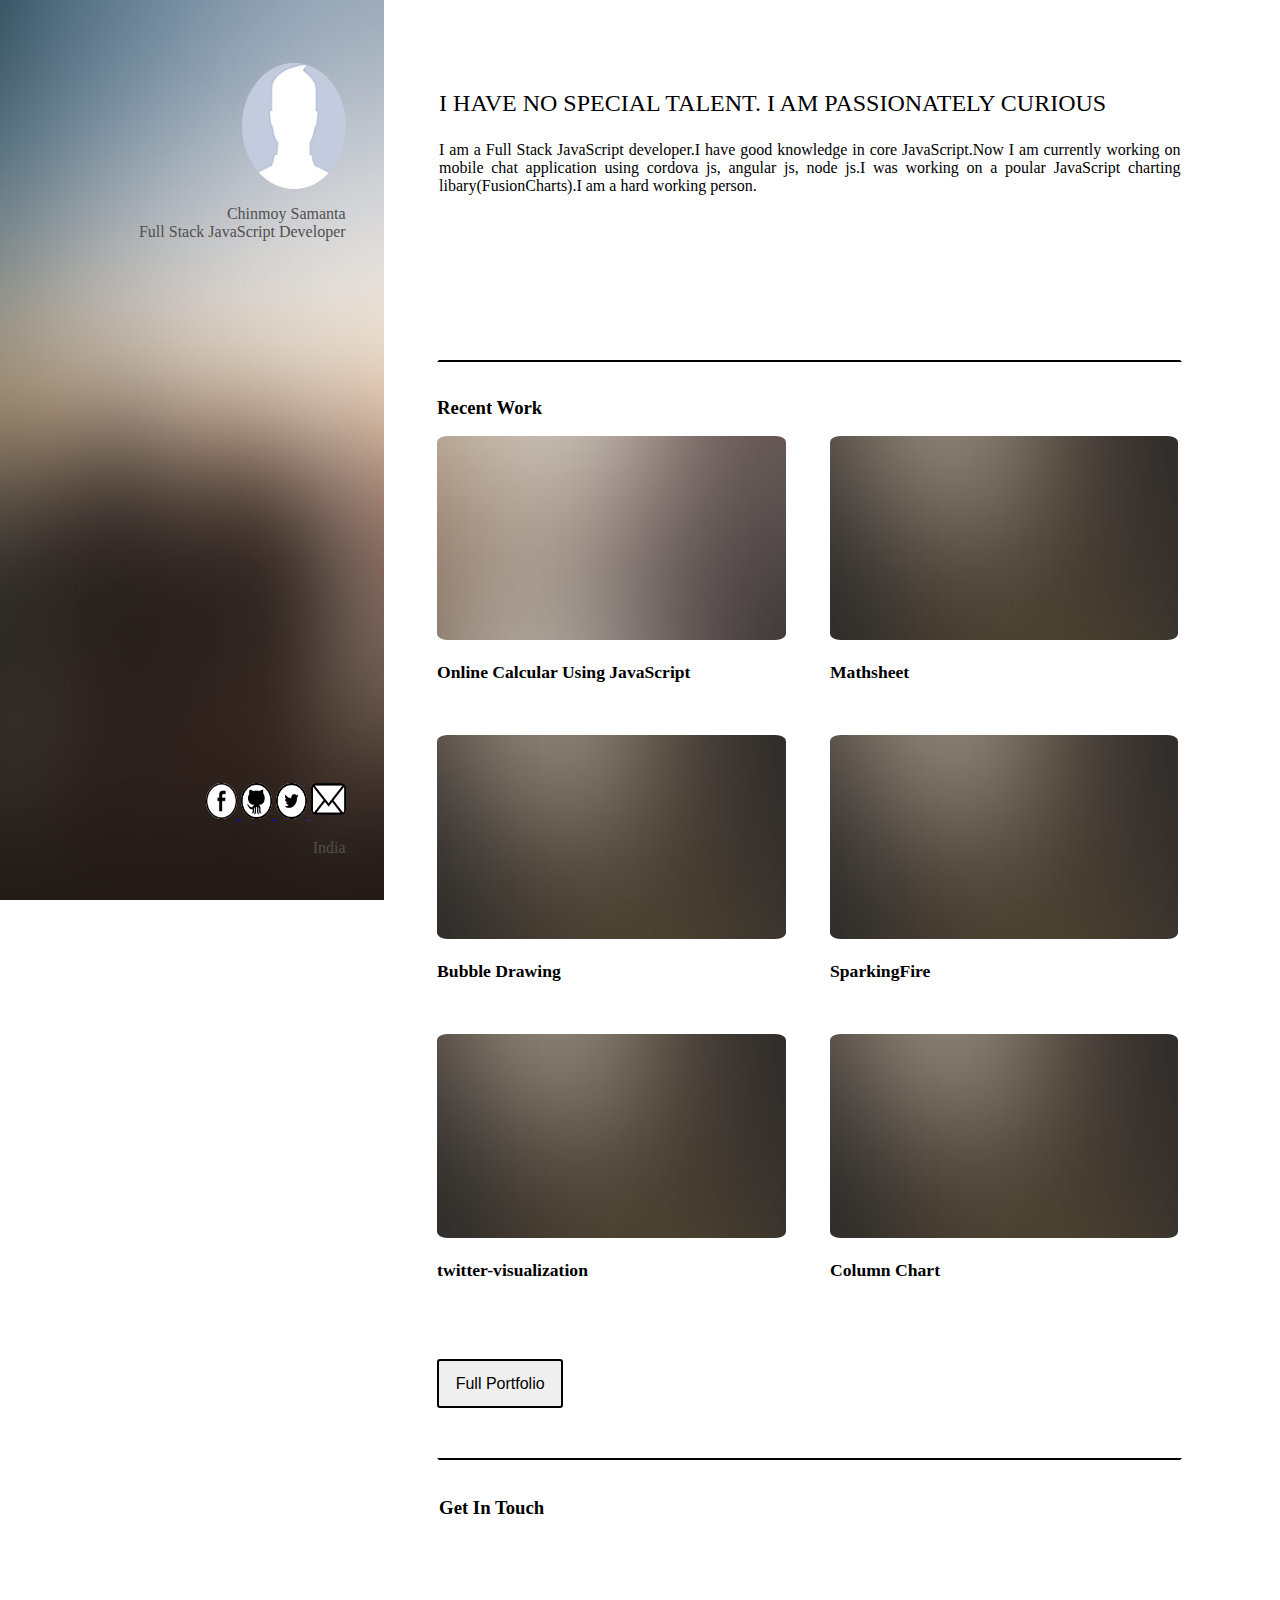
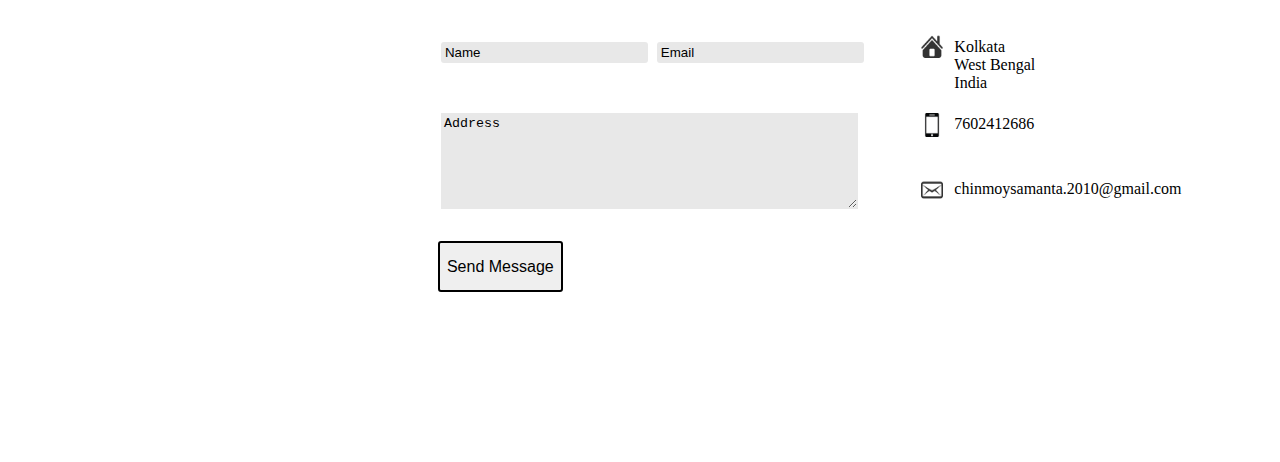
==== commit 1e8d8800: "changes" ====
--- a/index.html
+++ b/index.html
@@ -46,36 +46,31 @@
  			
  		</span>
  		<span class="th2">
- 			<img src="images\thumbs\02.jpg" alt="thumb" class="thumb" />
- 			<p class="p2">Second</p>
- 			<p id="p21">Second one</p>
+ 			<a href="./first/Learning/basic_of_Javascript/MathSheet.html"><img src="images\thumbs\02.jpg" alt="thumb" class="thumb" /></a>
+ 			<p class="p2">Mathsheet</p>
  		</span>
  		<span class="th3">
- 			<img src="images\thumbs\03.jpg" alt="thumb" class="thumb" />
- 			<p class="p3">Third</p>
- 			<p class="p31">Third one</p>
+ 			<a href="http://samantachinmoy.github.io/bubble/"><img src="images\thumbs\02.jpg" alt="thumb" class="thumb" /></a>
+ 			<p class="p3">Bubble Drawing</p>
  		</span>
  		<span class="th4">
- 			<img src="images\thumbs\04.jpg" alt="thumb" class="thumb" />
- 			<p class="p4">Fourth</p>
- 			<p class="p41">Fourth one</p>
+ 			<a href="http://samantachinmoy.github.io/SparkingFire/"><img src="images\thumbs\02.jpg" alt="thumb" class="thumb" /></a>
+ 			<p class="p4">SparkingFire</p>
  		</span>
  		<span class="th5">
- 			<img src="images\thumbs\05.jpg" alt="thumb" class="thumb" />
- 			<p class="p5">Fifth</p>
- 			<p class="p51">Fifth one</p>
+ 			<a href="http://samantachinmoy.github.io/twitter-visualization/"><img src="images\thumbs\02.jpg" alt="thumb" class="thumb" /></a>
+ 			<p class="p4">twitter-visualization</p>
  		</span>
+
  		<span class="th6">
- 			<img src="images\thumbs\06.jpg" alt="thumb" class="thumb" />
- 			<p class="p6">Sixth</p>
- 			<p class="p61">Sixth one</p>
+ 			<a href="http://samantachinmoy.github.io/column/column_chart.html"><img src="images\thumbs\02.jpg" alt="thumb" class="thumb" /></a>
+ 			<p class="p4">Column Chart</p>
  		</span>
  		<button type="submit" onclick="" id="full" class="pr-button"><center>Full Portfolio</center></button>
  		</div>	
  	<div id="" class="right-container3">
  		<span class="heading">
  			<h3>Get In Touch</h3>
- 			<p id="" class="">laoreet, augue vel imperdiet posuere, nunc magna mattis quam, placerat egestas lectus dui vitae diam. Nunc eu tempor eros, vitae semper justo. Cras vitae libero sed dui porta efficitur ac id arcu.</p>
  		</span>
  		<div class="form-container">
  			<form>
@@ -93,11 +88,11 @@
  		</div>
  		<div class="author">
  			<img src="images\icons\home.ico" alt="thumb" class="home" valign="top">
- 			<div class="a1"><p id="">Address line1<br>Address line2<br>Address line3</p></div>
+ 			<div class="a1"><p id="">Kolkata<br>West Bengal<br>India</p></div>
  			<img src="images\icons\mob.png" alt="thumb" class="mob">
  			<div class="a2"><p id="">7602412686</p></div>
  			<img src="images\icons\msg.png" alt="thumb" class="msg" valign="top">
- 			<div class="a3"><p id="">chinmoy@fusioncharts.com</p></div>
+ 			<div class="a3"><p id="">chinmoysamanta.2010@gmail.com</p></div>
  		</div>
  	</div>
  	
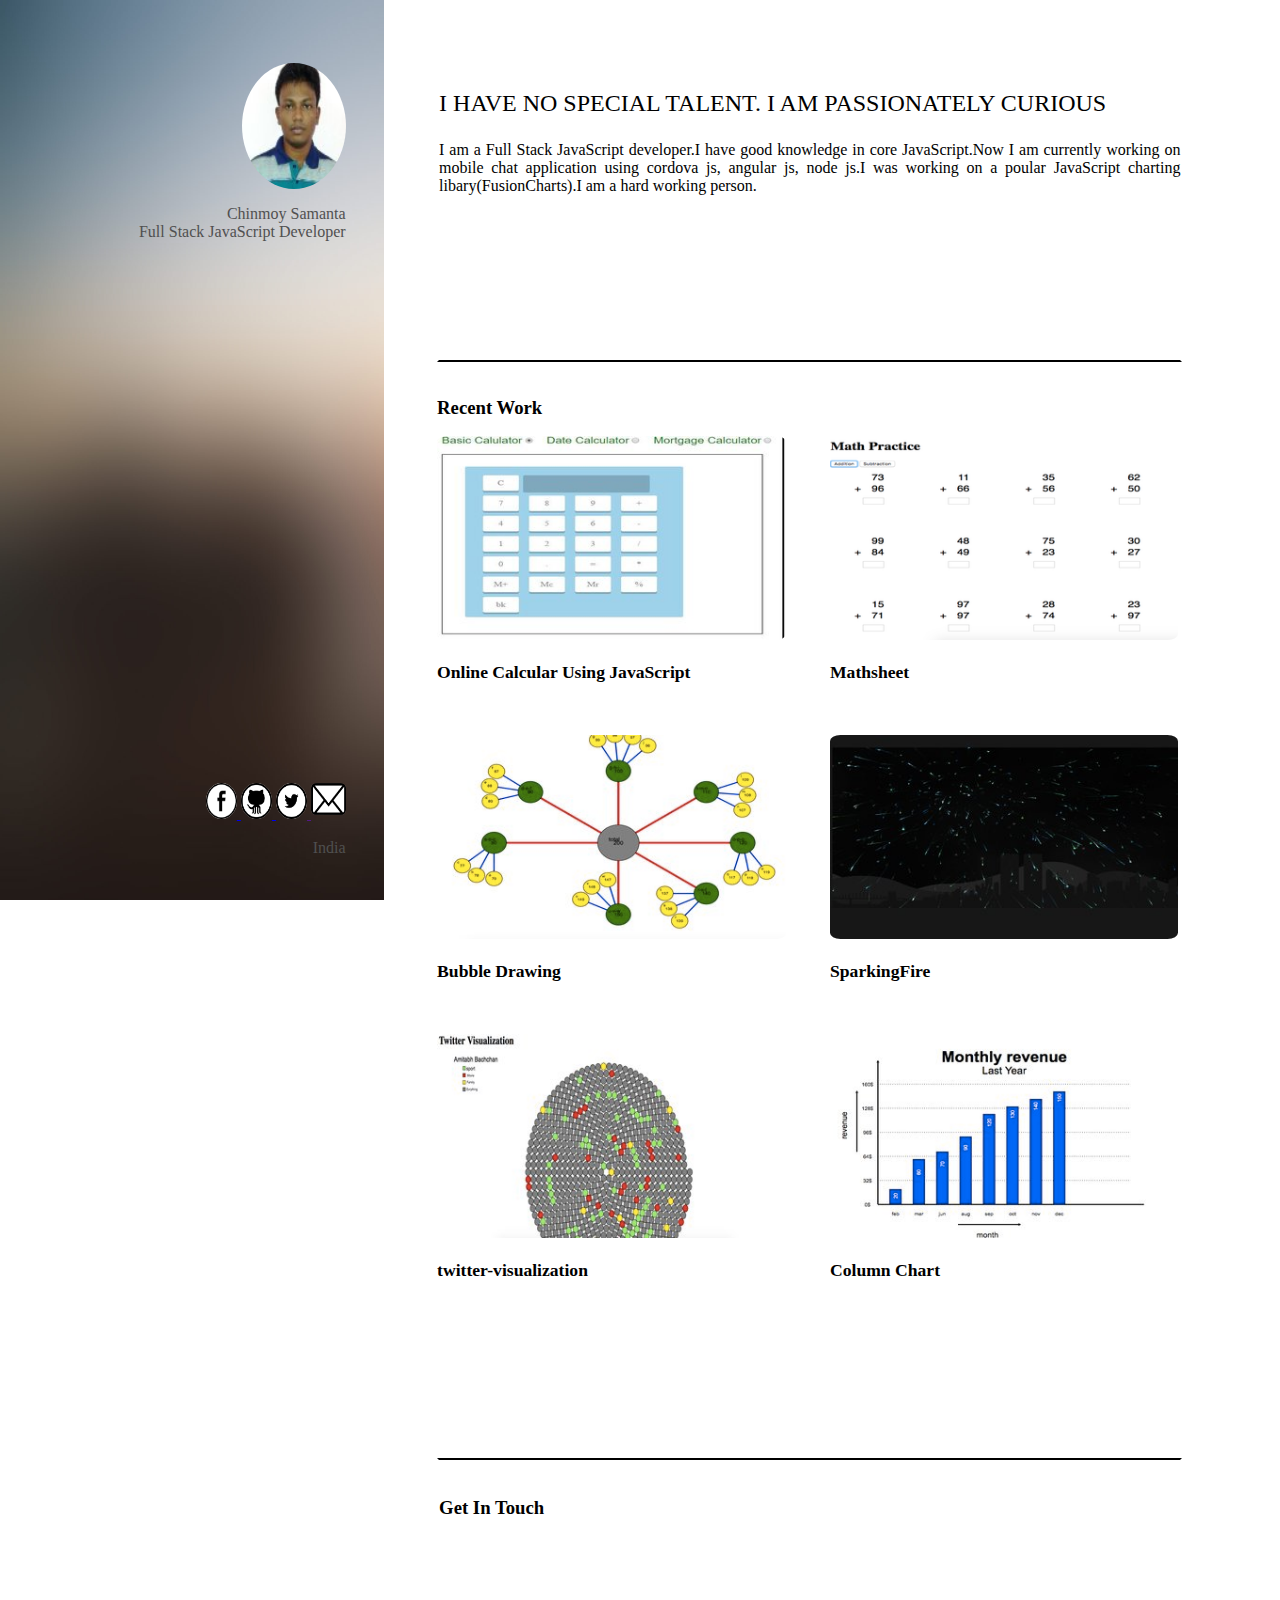
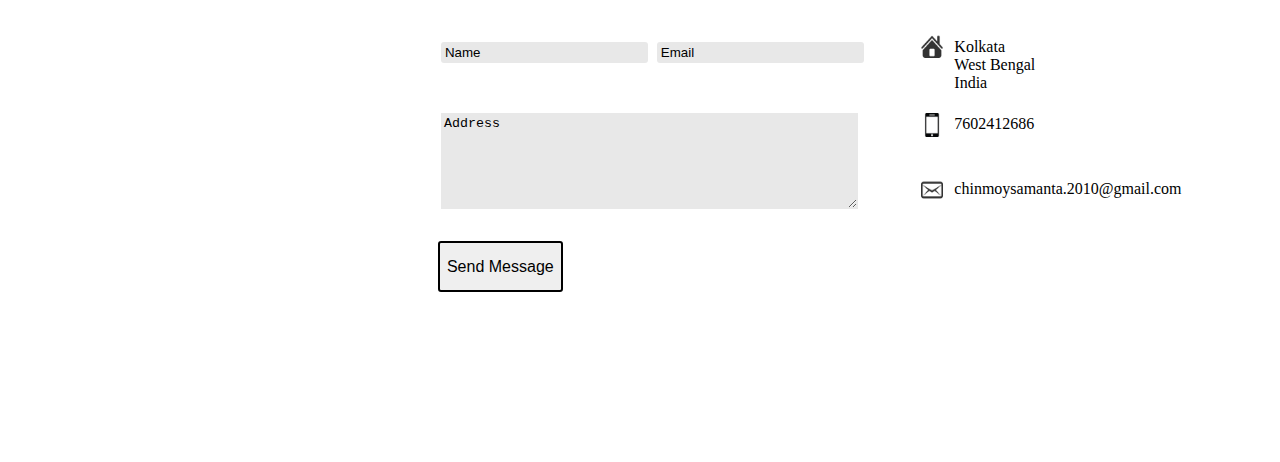
==== commit 8fb8b127: "changes" ====
--- a/index.html
+++ b/index.html
@@ -39,34 +39,33 @@
  	<div id="" class="right-container2">
  		<h3><span class="heading">Recent Work</span></h3>
  		<span class="th1">
- 			<a href="./first/Learning/basic_of_Javascript/dynamic_calculator.html"><img src="images\thumbs\01.jpg" alt="thumb" class="thumb" /></a>
+ 			<a href="./first/Learning/basic_of_Javascript/dynamic_calculator.html" target="_blank"><img src="images\thumbs\01.jpg" alt="thumb" class="thumb" /></a>
  			<p class="p1">Online Calcular Using JavaScript</p>
  		</span>
  		<span class="thp1">
  			
  		</span>
  		<span class="th2">
- 			<a href="./first/Learning/basic_of_Javascript/MathSheet.html"><img src="images\thumbs\02.jpg" alt="thumb" class="thumb" /></a>
+ 			<a href="./first/Learning/basic_of_Javascript/MathSheet.html" target="_blank"><img src="images\thumbs\02.png" alt="thumb" class="thumb" /></a>
  			<p class="p2">Mathsheet</p>
  		</span>
  		<span class="th3">
- 			<a href="http://samantachinmoy.github.io/bubble/"><img src="images\thumbs\02.jpg" alt="thumb" class="thumb" /></a>
+ 			<a href="http://samantachinmoy.github.io/bubble/" target="_blank"><img src="images\thumbs\03.jpg" alt="thumb" class="thumb" /></a>
  			<p class="p3">Bubble Drawing</p>
  		</span>
  		<span class="th4">
- 			<a href="http://samantachinmoy.github.io/SparkingFire/"><img src="images\thumbs\02.jpg" alt="thumb" class="thumb" /></a>
+ 			<a href="http://samantachinmoy.github.io/SparkingFire/" target="_blank"><img src="images\thumbs\04.jpg" alt="thumb" class="thumb" /></a>
  			<p class="p4">SparkingFire</p>
  		</span>
  		<span class="th5">
- 			<a href="http://samantachinmoy.github.io/twitter-visualization/"><img src="images\thumbs\02.jpg" alt="thumb" class="thumb" /></a>
+ 			<a href="http://samantachinmoy.github.io/twitter-visualization/" target="_blank"><img src="images\thumbs\05.jpg" alt="thumb" class="thumb" /></a>
  			<p class="p4">twitter-visualization</p>
  		</span>
 
  		<span class="th6">
- 			<a href="http://samantachinmoy.github.io/column/column_chart.html"><img src="images\thumbs\02.jpg" alt="thumb" class="thumb" /></a>
+ 			<a href="http://samantachinmoy.github.io/column/column_chart.html" target="_blank"><img src="images\thumbs\06.jpg" alt="thumb" class="thumb" /></a>
  			<p class="p4">Column Chart</p>
  		</span>
- 		<button type="submit" onclick="" id="full" class="pr-button"><center>Full Portfolio</center></button>
  		</div>	
  	<div id="" class="right-container3">
  		<span class="heading">
